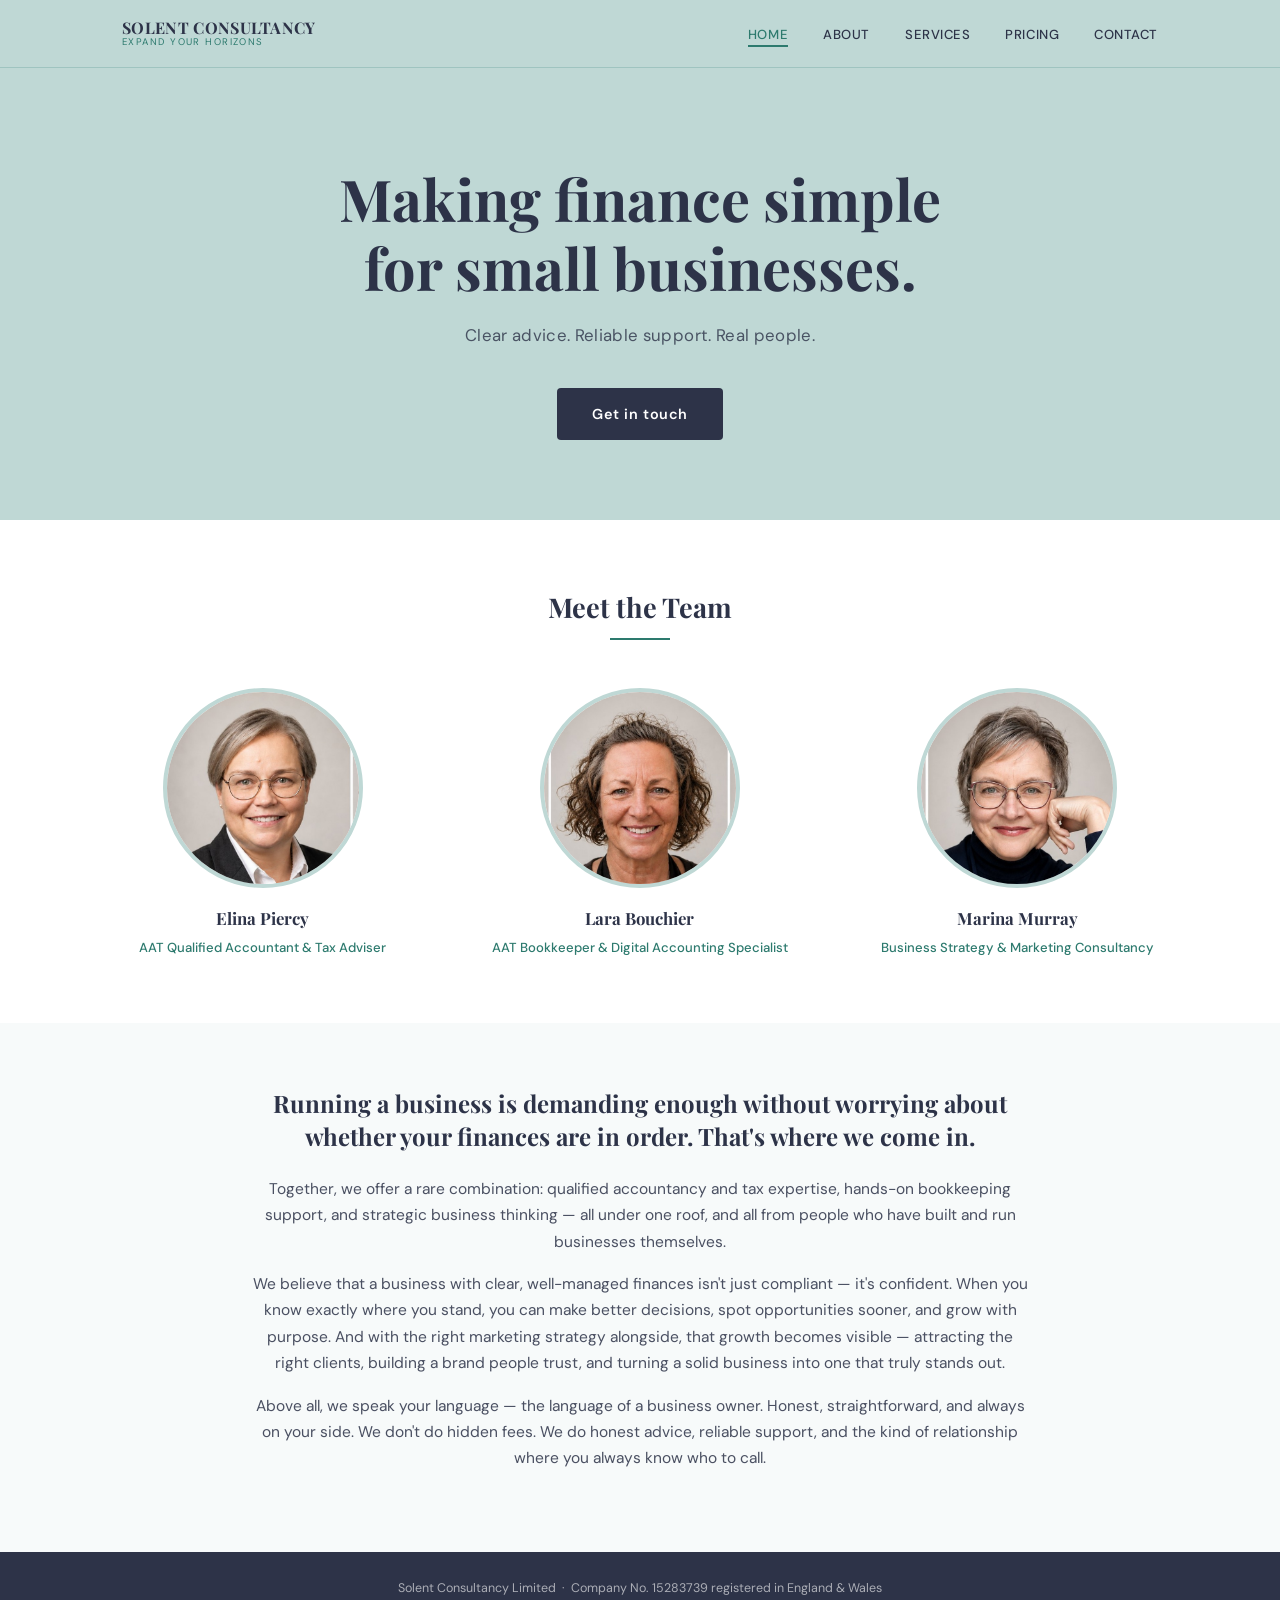
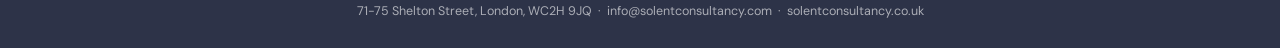
==== index.html @ 034b19a8 "Add files via upload" ====
<!DOCTYPE html>
<html lang="en">
<head>
  <meta charset="UTF-8" />
  <meta name="viewport" content="width=device-width, initial-scale=1.0" />
  <title>Solent Consultancy — Making finance simple for small businesses</title>
  <meta name="description" content="Qualified accountancy, bookkeeping, and business strategy — all under one roof. Clear advice, reliable support, real people." />
  <link rel="stylesheet" href="css/style.css" />
</head>
<body>

  <!-- NAVIGATION -->
  <nav>
    <div class="nav-inner">
      <a href="index.html" class="nav-logo-text">
        <span>SOLENT CONSULTANCY</span>
        <span>Expand Your Horizons</span>
      </a>
      <button class="nav-toggle" aria-label="Menu" onclick="toggleNav()">
        <span></span><span></span><span></span>
      </button>
      <ul class="nav-links" id="navLinks">
        <li><a href="index.html" class="active">Home</a></li>
        <li><a href="about.html">About</a></li>
        <li><a href="services.html">Services</a></li>
        <li><a href="pricing.html">Pricing</a></li>
        <li><a href="contact.html">Contact</a></li>
      </ul>
    </div>
  </nav>

  <div class="page">

    <!-- HERO -->
    <section class="hero">
      <h1>Making finance simple<br>for small businesses.</h1>
      <p>Clear advice. Reliable support. Real people.</p>
      <a href="contact.html" class="btn">Get in touch</a>
    </section>

    <!-- MEET THE TEAM -->
    <section class="team-strip">
      <h2 class="section-label">Meet the Team</h2>
      <div class="section-rule"></div>
      <div class="team-grid">
        <a href="about.html#elina" class="team-card">
          <img src="images/elina.jpg" alt="Elina Piercy" />
          <h3>Elina Piercy</h3>
          <p>AAT Qualified Accountant &amp; Tax Adviser</p>
        </a>
        <a href="about.html#lara" class="team-card">
          <img src="images/lara.jpg" alt="Lara Bouchier" />
          <h3>Lara Bouchier</h3>
          <p>AAT Bookkeeper &amp; Digital Accounting Specialist</p>
        </a>
        <a href="about.html#marina" class="team-card">
          <img src="images/marina.jpg" alt="Marina Murray" />
          <h3>Marina Murray</h3>
          <p>Business Strategy &amp; Marketing Consultancy</p>
        </a>
      </div>
    </section>

    <!-- INTRO TEXT -->
    <section class="intro">
      <div class="intro-inner">
        <h2>Running a business is demanding enough without worrying about whether your finances are in order. That's where we come in.</h2>
        <p>Together, we offer a rare combination: qualified accountancy and tax expertise, hands-on bookkeeping support, and strategic business thinking — all under one roof, and all from people who have built and run businesses themselves.</p>
        <p>We believe that a business with clear, well-managed finances isn't just compliant — it's confident. When you know exactly where you stand, you can make better decisions, spot opportunities sooner, and grow with purpose. And with the right marketing strategy alongside, that growth becomes visible — attracting the right clients, building a brand people trust, and turning a solid business into one that truly stands out.</p>
        <p>Above all, we speak your language — the language of a business owner. Honest, straightforward, and always on your side. We don't do hidden fees. We do honest advice, reliable support, and the kind of relationship where you always know who to call.</p>
      </div>
    </section>

  </div>

  <!-- FOOTER -->
  <footer>
    Solent Consultancy Limited &nbsp;·&nbsp; Company No. 15283739 registered in England &amp; Wales<br>
    71-75 Shelton Street, London, WC2H 9JQ &nbsp;·&nbsp;
    <a href="mailto:info@solentconsultancy.com">info@solentconsultancy.com</a> &nbsp;·&nbsp;
    <a href="https://solentconsultancy.co.uk">solentconsultancy.co.uk</a>
  </footer>

  <script src="js/main.js"></script>
</body>
</html>
---- css/style.css ----
/* ===================================
   SOLENT CONSULTANCY — MAIN STYLESHEET
   =================================== */

@import url('https://fonts.googleapis.com/css2?family=Playfair+Display:wght@400;600;700&family=DM+Sans:wght@300;400;500;600&display=swap');

:root {
  --mint:        #bfd8d5;
  --mint-light:  #dff0ee;
  --mint-dark:   #9fc4c0;
  --navy:        #2d3348;
  --teal:        #2d7a6e;
  --white:       #ffffff;
  --off-white:   #f7fafa;
  --grey-light:  #e8f0ef;
  --grey-text:   #6b7280;
  --font-display: 'Playfair Display', serif;
  --font-body:    'DM Sans', sans-serif;
  --max-w:       1100px;
  --nav-h:       68px;
}

*, *::before, *::after { box-sizing: border-box; margin: 0; padding: 0; }

html { scroll-behavior: smooth; }

body {
  font-family: var(--font-body);
  color: var(--navy);
  background: var(--white);
  line-height: 1.7;
  -webkit-font-smoothing: antialiased;
}

img { max-width: 100%; display: block; }
a  { color: inherit; text-decoration: none; }

/* ===== NAVIGATION ===== */
nav {
  position: fixed;
  top: 0; left: 0; right: 0;
  height: var(--nav-h);
  background: var(--mint);
  display: flex;
  align-items: center;
  z-index: 100;
  border-bottom: 1px solid var(--mint-dark);
}

.nav-inner {
  max-width: var(--max-w);
  margin: 0 auto;
  padding: 0 2rem;
  width: 100%;
  display: flex;
  align-items: center;
  justify-content: space-between;
}

.nav-logo img {
  height: 36px;
  width: auto;
}

.nav-logo-text {
  display: flex;
  flex-direction: column;
  line-height: 1.1;
}

.nav-logo-text span:first-child {
  font-family: var(--font-display);
  font-weight: 700;
  font-size: 1rem;
  color: var(--navy);
  letter-spacing: 0.02em;
}

.nav-logo-text span:last-child {
  font-size: 0.6rem;
  letter-spacing: 0.15em;
  text-transform: uppercase;
  color: var(--teal);
}

.nav-links {
  display: flex;
  gap: 2.2rem;
  list-style: none;
}

.nav-links a {
  font-size: 0.82rem;
  font-weight: 500;
  letter-spacing: 0.04em;
  color: var(--navy);
  text-transform: uppercase;
  padding-bottom: 2px;
  border-bottom: 2px solid transparent;
  transition: border-color 0.2s, color 0.2s;
}

.nav-links a:hover,
.nav-links a.active {
  color: var(--teal);
  border-bottom-color: var(--teal);
}

/* Hamburger */
.nav-toggle {
  display: none;
  flex-direction: column;
  gap: 5px;
  cursor: pointer;
  background: none;
  border: none;
  padding: 4px;
}

.nav-toggle span {
  display: block;
  width: 24px;
  height: 2px;
  background: var(--navy);
  border-radius: 2px;
  transition: transform 0.3s, opacity 0.3s;
}

/* ===== PAGE WRAPPER ===== */
.page {
  padding-top: var(--nav-h);
  min-height: 100vh;
}

/* ===== HERO ===== */
.hero {
  background: var(--mint);
  padding: 6rem 2rem 5rem;
  text-align: center;
}

.hero h1 {
  font-family: var(--font-display);
  font-size: clamp(2.2rem, 5vw, 3.6rem);
  font-weight: 700;
  color: var(--navy);
  line-height: 1.2;
  max-width: 640px;
  margin: 0 auto 1.2rem;
}

.hero p {
  font-size: 1.05rem;
  color: var(--navy);
  opacity: 0.8;
  margin-bottom: 2.4rem;
  letter-spacing: 0.02em;
}

.btn {
  display: inline-block;
  background: var(--navy);
  color: var(--white);
  padding: 0.85rem 2.2rem;
  border-radius: 4px;
  font-weight: 600;
  font-size: 0.9rem;
  letter-spacing: 0.04em;
  transition: background 0.2s, transform 0.15s;
  cursor: pointer;
  border: none;
}

.btn:hover { background: var(--teal); transform: translateY(-1px); }

.btn-outline {
  background: transparent;
  border: 2px solid var(--navy);
  color: var(--navy);
}

.btn-outline:hover { background: var(--navy); color: var(--white); }

/* ===== MEET THE TEAM (homepage) ===== */
.team-strip {
  padding: 4rem 2rem;
  background: var(--white);
}

.section-label {
  text-align: center;
  font-family: var(--font-display);
  font-size: 1.7rem;
  font-weight: 700;
  color: var(--navy);
  margin-bottom: 0.5rem;
}

.section-rule {
  width: 60px;
  height: 2px;
  background: var(--teal);
  margin: 0 auto 3rem;
}

.team-grid {
  display: grid;
  grid-template-columns: repeat(3, 1fr);
  gap: 2rem;
  max-width: var(--max-w);
  margin: 0 auto;
}

.team-card {
  text-align: center;
  cursor: pointer;
}

.team-card img {
  width: 200px;
  height: 200px;
  object-fit: cover;
  border-radius: 50%;
  margin: 0 auto 1rem;
  border: 4px solid var(--mint);
  transition: border-color 0.25s, transform 0.25s;
}

.team-card:hover img {
  border-color: var(--teal);
  transform: translateY(-4px);
}

.team-card h3 {
  font-family: var(--font-display);
  font-size: 1.05rem;
  font-weight: 700;
  color: var(--navy);
  margin-bottom: 0.25rem;
}

.team-card p {
  font-size: 0.82rem;
  color: var(--teal);
  font-weight: 500;
}

/* ===== INTRO TEXT (homepage) ===== */
.intro {
  background: var(--off-white);
  padding: 4rem 2rem;
  text-align: center;
}

.intro-inner {
  max-width: 780px;
  margin: 0 auto;
}

.intro h2 {
  font-family: var(--font-display);
  font-size: 1.5rem;
  font-weight: 700;
  color: var(--navy);
  margin-bottom: 1.5rem;
  line-height: 1.35;
}

.intro p {
  color: var(--navy);
  opacity: 0.85;
  margin-bottom: 1rem;
  font-size: 0.97rem;
}

/* ===== PAGE HEADER BAND ===== */
.page-header {
  background: var(--mint);
  padding: 0.9rem 2rem;
  border-bottom: 1px solid var(--mint-dark);
}

.page-header h1 {
  font-family: var(--font-display);
  font-size: 1.05rem;
  font-weight: 700;
  color: var(--navy);
  max-width: var(--max-w);
  margin: 0 auto;
}

/* ===== ABOUT PAGE ===== */
.about-section {
  max-width: var(--max-w);
  margin: 0 auto;
  padding: 3.5rem 2rem;
  display: grid;
  grid-template-columns: 320px 1fr;
  gap: 3.5rem;
  align-items: start;
}

.about-photo {
  width: 100%;
  aspect-ratio: 3/4;
  object-fit: cover;
  border-radius: 6px;
  box-shadow: 0 8px 32px rgba(45,51,72,0.12);
}

.about-text h2 {
  font-family: var(--font-display);
  font-size: 2rem;
  font-weight: 700;
  color: var(--navy);
  margin-bottom: 0.3rem;
}

.about-text .role {
  font-size: 0.9rem;
  color: var(--teal);
  font-weight: 600;
  letter-spacing: 0.03em;
  padding-bottom: 1rem;
  margin-bottom: 1rem;
  border-bottom: 1px solid var(--mint);
}

.about-text p {
  font-size: 0.95rem;
  color: var(--navy);
  opacity: 0.88;
  margin-bottom: 0.9rem;
}

.about-text p:last-child {
  font-style: italic;
  opacity: 0.7;
}

/* ===== SERVICES PAGE ===== */
.services-section {
  max-width: var(--max-w);
  margin: 0 auto;
  padding: 3rem 2rem;
}

.services-group {
  margin-bottom: 3rem;
}

.services-group-title {
  font-family: var(--font-display);
  font-size: 1.1rem;
  font-weight: 700;
  color: var(--navy);
  margin-bottom: 1.2rem;
  padding-bottom: 0.5rem;
  border-bottom: 2px solid var(--mint);
}

.services-group-title span {
  color: var(--teal);
}

.services-grid {
  display: grid;
  grid-template-columns: repeat(2, 1fr);
  gap: 1rem;
}

.service-card {
  background: var(--mint-light);
  border-radius: 8px;
  padding: 1.4rem 1.6rem;
  border-top: 3px solid transparent;
  transition: border-color 0.2s, transform 0.2s;
}

.service-card:hover {
  border-top-color: var(--teal);
  transform: translateY(-2px);
}

.service-card h4 {
  font-size: 0.9rem;
  font-weight: 700;
  color: var(--navy);
  margin-bottom: 0.6rem;
}

.service-card p {
  font-size: 0.84rem;
  color: var(--navy);
  opacity: 0.8;
  line-height: 1.6;
}

/* ===== PRICING PAGE ===== */
.pricing-section {
  max-width: var(--max-w);
  margin: 0 auto;
  padding: 3rem 2rem;
}

.pricing-intro {
  text-align: center;
  font-size: 0.9rem;
  color: var(--grey-text);
  margin-bottom: 2.5rem;
}

.pricing-group-title {
  font-family: var(--font-display);
  font-size: 1.05rem;
  font-weight: 700;
  color: var(--navy);
  margin-bottom: 1.2rem;
}

.pricing-grid {
  display: grid;
  grid-template-columns: repeat(3, 1fr);
  gap: 1rem;
  margin-bottom: 0.8rem;
}

.pricing-card {
  background: var(--mint);
  border-radius: 8px;
  padding: 1.4rem 1.2rem;
  text-align: center;
}

.pricing-card .service-name {
  font-size: 0.88rem;
  font-weight: 700;
  color: var(--navy);
  margin-bottom: 0.5rem;
}

.pricing-card .price {
  font-size: 0.88rem;
  font-weight: 700;
  color: var(--teal);
}

.pricing-note {
  text-align: center;
  font-size: 0.82rem;
  color: var(--grey-text);
  margin: 1rem 0 2.8rem;
  font-style: italic;
}

/* Marketing pricing cards */
.marketing-grid {
  display: grid;
  grid-template-columns: repeat(3, 1fr);
  gap: 1rem;
  margin-bottom: 1.5rem;
}

.marketing-card {
  background: var(--mint-light);
  border-radius: 8px;
  padding: 1.6rem 1.4rem;
}

.marketing-card h4 {
  font-size: 0.9rem;
  font-weight: 700;
  color: var(--navy);
  margin-bottom: 0.4rem;
}

.marketing-card .price {
  font-size: 0.85rem;
  font-weight: 700;
  color: var(--teal);
  margin-bottom: 0.8rem;
}

.marketing-card p {
  font-size: 0.82rem;
  color: var(--navy);
  opacity: 0.8;
  line-height: 1.5;
}

/* ===== TESTIMONIALS ===== */
.testimonials {
  background: var(--off-white);
  padding: 4rem 2rem;
}

.testimonials-inner {
  max-width: var(--max-w);
  margin: 0 auto;
}

.testimonial {
  background: var(--white);
  border-left: 4px solid var(--mint);
  border-radius: 0 8px 8px 0;
  padding: 1.8rem 2rem;
  margin-bottom: 1.2rem;
  position: relative;
}

.testimonial::before {
  content: '\201C';
  font-family: var(--font-display);
  font-size: 4rem;
  color: var(--mint);
  position: absolute;
  top: -0.5rem;
  left: 1.2rem;
  line-height: 1;
}

.testimonial p {
  font-size: 0.95rem;
  font-style: italic;
  color: var(--navy);
  opacity: 0.85;
  margin-bottom: 0.8rem;
  padding-top: 1.5rem;
}

.testimonial cite {
  font-size: 0.82rem;
  font-style: normal;
  font-weight: 700;
  color: var(--navy);
}

.testimonial cite span {
  font-weight: 400;
  color: var(--grey-text);
  margin-left: 0.5rem;
}

/* ===== PARTNERS ===== */
.partners {
  background: var(--white);
  padding: 4rem 2rem;
  text-align: center;
}

.partners-logos {
  display: flex;
  justify-content: center;
  align-items: center;
  gap: 3rem;
  flex-wrap: wrap;
  margin-top: 2rem;
}

.partners-logos img {
  height: 44px;
  width: auto;
  opacity: 0.75;
  filter: grayscale(20%);
  transition: opacity 0.2s;
}

.partners-logos img:hover { opacity: 1; }

/* ===== CONTACT ===== */
.contact-section {
  max-width: var(--max-w);
  margin: 0 auto;
  padding: 3.5rem 2rem;
  display: grid;
  grid-template-columns: 1fr 1fr;
  gap: 4rem;
}

.contact-info h2 {
  font-family: var(--font-display);
  font-size: 1.8rem;
  font-weight: 700;
  color: var(--navy);
  margin-bottom: 0.5rem;
}

.contact-info .sub {
  color: var(--grey-text);
  font-size: 0.9rem;
  margin-bottom: 2rem;
}

.contact-detail {
  display: flex;
  flex-direction: column;
  gap: 1rem;
}

.contact-item {
  background: var(--mint-light);
  border-radius: 6px;
  padding: 0.9rem 1.2rem;
}

.contact-item .label {
  font-size: 0.72rem;
  font-weight: 700;
  letter-spacing: 0.08em;
  text-transform: uppercase;
  color: var(--teal);
  margin-bottom: 0.2rem;
}

.contact-item .value {
  font-size: 0.9rem;
  color: var(--navy);
  font-weight: 500;
}

/* Contact form */
.contact-form h2 {
  font-family: var(--font-display);
  font-size: 1.2rem;
  font-weight: 700;
  color: var(--navy);
  margin-bottom: 1.4rem;
}

.form-group {
  margin-bottom: 1rem;
}

.form-group input,
.form-group textarea {
  width: 100%;
  background: var(--off-white);
  border: 1px solid var(--mint-dark);
  border-radius: 5px;
  padding: 0.75rem 1rem;
  font-family: var(--font-body);
  font-size: 0.9rem;
  color: var(--navy);
  outline: none;
  transition: border-color 0.2s;
}

.form-group input::placeholder,
.form-group textarea::placeholder { color: var(--grey-text); }

.form-group input:focus,
.form-group textarea:focus { border-color: var(--teal); }

.form-group textarea { resize: vertical; min-height: 130px; }

/* ===== FOOTER ===== */
footer {
  background: var(--navy);
  color: rgba(255,255,255,0.6);
  text-align: center;
  padding: 1.6rem 2rem;
  font-size: 0.78rem;
  line-height: 1.8;
}

footer a { color: rgba(255,255,255,0.6); }
footer a:hover { color: var(--mint); }

/* ===== RESPONSIVE ===== */
@media (max-width: 768px) {
  .nav-links { display: none; }
  .nav-links.open {
    display: flex;
    flex-direction: column;
    position: fixed;
    top: var(--nav-h);
    left: 0; right: 0;
    background: var(--mint);
    padding: 1.5rem 2rem;
    gap: 1.2rem;
    border-bottom: 1px solid var(--mint-dark);
    z-index: 99;
  }
  .nav-toggle { display: flex; }

  .team-grid { grid-template-columns: 1fr; }
  .about-section { grid-template-columns: 1fr; }
  .about-photo { max-width: 280px; margin: 0 auto; aspect-ratio: 1/1; }
  .services-grid { grid-template-columns: 1fr; }
  .pricing-grid { grid-template-columns: 1fr; }
  .marketing-grid { grid-template-columns: 1fr; }
  .contact-section { grid-template-columns: 1fr; gap: 2rem; }
}
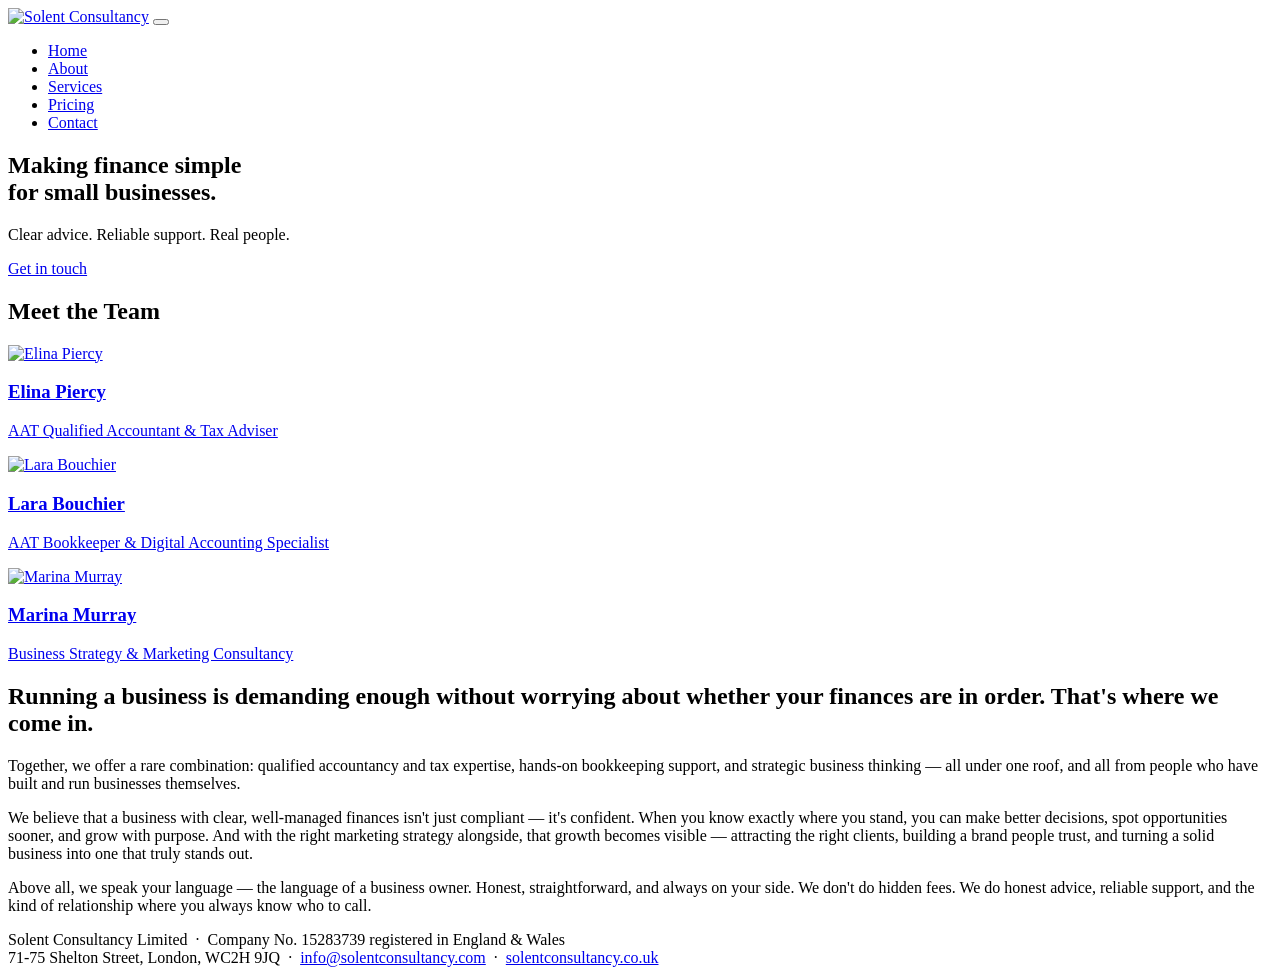
==== commit fd719ccf: "Add files via upload" ====
--- a/index.html
+++ b/index.html
@@ -5,26 +5,23 @@
   <meta name="viewport" content="width=device-width, initial-scale=1.0" />
   <title>Solent Consultancy — Making finance simple for small businesses</title>
   <meta name="description" content="Qualified accountancy, bookkeeping, and business strategy — all under one roof. Clear advice, reliable support, real people." />
-  <link rel="stylesheet" href="css/style.css" />
+  <link rel="stylesheet" href="/solentconsultancy/css/style.css" />
 </head>
 <body>
 
   <!-- NAVIGATION -->
   <nav>
     <div class="nav-inner">
-      <a href="index.html" class="nav-logo-text">
-        <span>SOLENT CONSULTANCY</span>
-        <span>Expand Your Horizons</span>
-      </a>
+      <a href="/solentconsultancy/index.html" class="nav-logo"><img src="/solentconsultancy/images/logo.png" alt="Solent Consultancy" /></a>
       <button class="nav-toggle" aria-label="Menu" onclick="toggleNav()">
         <span></span><span></span><span></span>
       </button>
       <ul class="nav-links" id="navLinks">
-        <li><a href="index.html" class="active">Home</a></li>
-        <li><a href="about.html">About</a></li>
-        <li><a href="services.html">Services</a></li>
-        <li><a href="pricing.html">Pricing</a></li>
-        <li><a href="contact.html">Contact</a></li>
+        <li><a href="/solentconsultancy/index.html" class="active">Home</a></li>
+        <li><a href="/solentconsultancy/about.html">About</a></li>
+        <li><a href="/solentconsultancy/services.html">Services</a></li>
+        <li><a href="/solentconsultancy/pricing.html">Pricing</a></li>
+        <li><a href="/solentconsultancy/contact.html">Contact</a></li>
       </ul>
     </div>
   </nav>
@@ -35,7 +32,7 @@
     <section class="hero">
       <h1>Making finance simple<br>for small businesses.</h1>
       <p>Clear advice. Reliable support. Real people.</p>
-      <a href="contact.html" class="btn">Get in touch</a>
+      <a href="/solentconsultancy/contact.html" class="btn">Get in touch</a>
     </section>
 
     <!-- MEET THE TEAM -->
@@ -43,18 +40,18 @@
       <h2 class="section-label">Meet the Team</h2>
       <div class="section-rule"></div>
       <div class="team-grid">
-        <a href="about.html#elina" class="team-card">
-          <img src="images/elina.jpg" alt="Elina Piercy" />
+        <a href="/solentconsultancy/about.html#elina" class="team-card">
+          <img src="/solentconsultancy/images/elina.jpg" alt="Elina Piercy" />
           <h3>Elina Piercy</h3>
           <p>AAT Qualified Accountant &amp; Tax Adviser</p>
         </a>
-        <a href="about.html#lara" class="team-card">
-          <img src="images/lara.jpg" alt="Lara Bouchier" />
+        <a href="/solentconsultancy/about.html#lara" class="team-card">
+          <img src="/solentconsultancy/images/lara.jpg" alt="Lara Bouchier" />
           <h3>Lara Bouchier</h3>
           <p>AAT Bookkeeper &amp; Digital Accounting Specialist</p>
         </a>
-        <a href="about.html#marina" class="team-card">
-          <img src="images/marina.jpg" alt="Marina Murray" />
+        <a href="/solentconsultancy/about.html#marina" class="team-card">
+          <img src="/solentconsultancy/images/marina.jpg" alt="Marina Murray" />
           <h3>Marina Murray</h3>
           <p>Business Strategy &amp; Marketing Consultancy</p>
         </a>
@@ -81,6 +78,6 @@
     <a href="https://solentconsultancy.co.uk">solentconsultancy.co.uk</a>
   </footer>
 
-  <script src="js/main.js"></script>
+  <script src="/solentconsultancy/js/main.js"></script>
 </body>
 </html>
